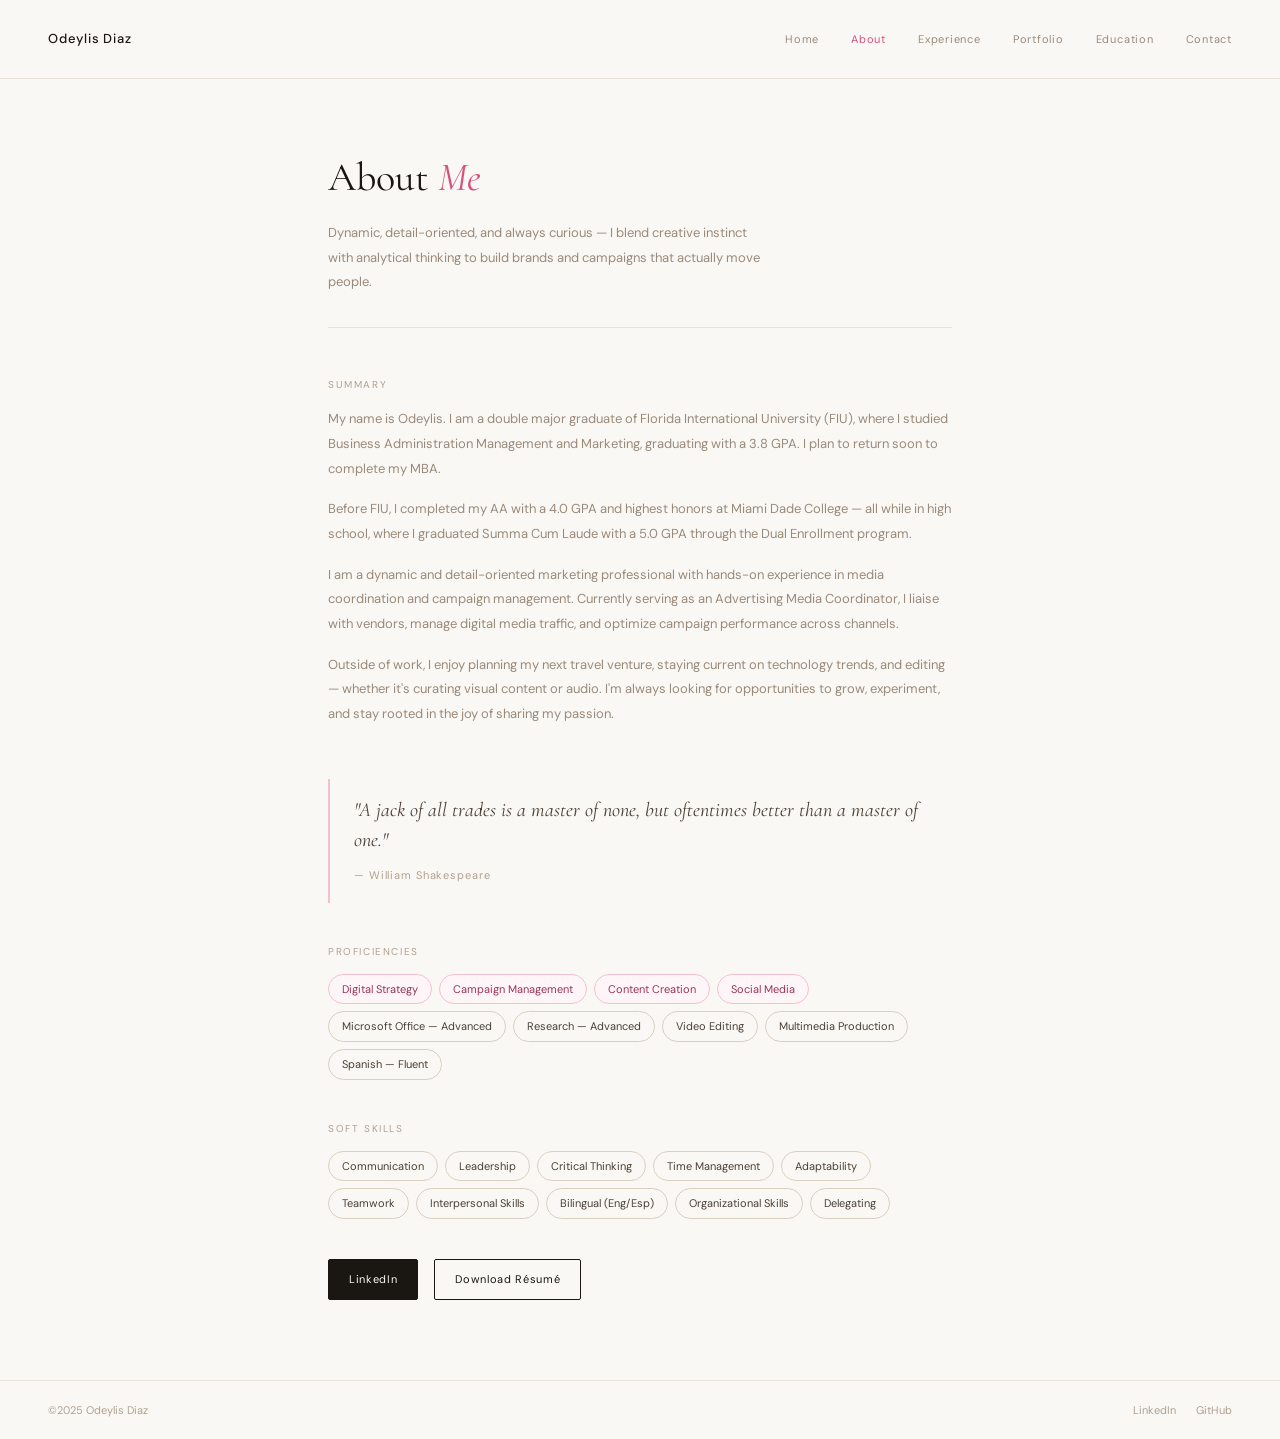
==== about.html @ 6ff1a450 "Add files via upload" ====
<!DOCTYPE html>
<html lang="en">
<head>
  <meta charset="UTF-8" />
  <meta name="viewport" content="width=device-width, initial-scale=1.0" />
  <title>About — Odeylis Diaz</title>
  <link rel="preconnect" href="https://fonts.googleapis.com">
  <link href="https://fonts.googleapis.com/css2?family=Cormorant+Garamond:ital,wght@0,400;0,500;1,400&family=DM+Sans:wght@300;400;500&display=swap" rel="stylesheet">
  <link rel="stylesheet" href="style.css" />
</head>
<body>
  <nav>
    <a href="index.html" class="nav-logo">Odeylis Diaz</a>
    <div class="nav-links">
      <a href="index.html">Home</a>
      <a href="about.html" class="active">About</a>
      <a href="experience.html">Experience</a>
      <a href="portfolio.html">Portfolio</a>
      <a href="education.html">Education</a>
      <a href="contact.html">Contact</a>
    </div>
    <button class="nav-toggle" onclick="toggleMenu()">☰</button>
  </nav>

  <main>
    <div class="page-hero">
      <h1>About <em style="font-style:italic; color: var(--pink);">Me</em></h1>
      <p>Dynamic, detail-oriented, and always curious — I blend creative instinct with analytical thinking to build brands and campaigns that actually move people.</p>
    </div>

    <div class="about-bio section-block">
      <div class="section-label">Summary</div>
      <p style="font-size:13px; color:var(--muted); line-height:1.9; margin-bottom:16px;">
        My name is Odeylis. I am a double major graduate of Florida International University (FIU), where I studied Business Administration Management and Marketing, graduating with a 3.8 GPA. I plan to return soon to complete my MBA.
      </p>
      <p style="font-size:13px; color:var(--muted); line-height:1.9; margin-bottom:16px;">
        Before FIU, I completed my AA with a 4.0 GPA and highest honors at Miami Dade College — all while in high school, where I graduated Summa Cum Laude with a 5.0 GPA through the Dual Enrollment program.
      </p>
      <p style="font-size:13px; color:var(--muted); line-height:1.9; margin-bottom:16px;">
        I am a dynamic and detail-oriented marketing professional with hands-on experience in media coordination and campaign management. Currently serving as an Advertising Media Coordinator, I liaise with vendors, manage digital media traffic, and optimize campaign performance across channels.
      </p>
      <p style="font-size:13px; color:var(--muted); line-height:1.9;">
        Outside of work, I enjoy planning my next travel venture, staying current on technology trends, and editing — whether it's curating visual content or audio. I'm always looking for opportunities to grow, experiment, and stay rooted in the joy of sharing my passion.
      </p>
    </div>

    <div class="quote-block">
      <blockquote>"A jack of all trades is a master of none, but oftentimes better than a master of one."</blockquote>
      <cite>— William Shakespeare</cite>
    </div>

    <div class="skills-block section-block">
      <div class="section-label">Proficiencies</div>
      <div class="skills-grid">
        <span class="skill-item highlight">Digital Strategy</span>
        <span class="skill-item highlight">Campaign Management</span>
        <span class="skill-item highlight">Content Creation</span>
        <span class="skill-item highlight">Social Media</span>
        <span class="skill-item">Microsoft Office — Advanced</span>
        <span class="skill-item">Research — Advanced</span>
        <span class="skill-item">Video Editing</span>
        <span class="skill-item">Multimedia Production</span>
        <span class="skill-item">Spanish — Fluent</span>
      </div>
    </div>

    <div class="skills-block section-block">
      <div class="section-label">Soft Skills</div>
      <div class="skills-grid">
        <span class="skill-item">Communication</span>
        <span class="skill-item">Leadership</span>
        <span class="skill-item">Critical Thinking</span>
        <span class="skill-item">Time Management</span>
        <span class="skill-item">Adaptability</span>
        <span class="skill-item">Teamwork</span>
        <span class="skill-item">Interpersonal Skills</span>
        <span class="skill-item">Bilingual (Eng/Esp)</span>
        <span class="skill-item">Organizational Skills</span>
        <span class="skill-item">Delegating</span>
      </div>
    </div>

    <div class="about-links">
      <a href="https://www.linkedin.com/in/odeylis/" target="_blank" class="btn btn-primary">LinkedIn</a>
      <a href="https://050dcdd2-1094-4da2-b1c5-6855cbd86295.filesusr.com/ugd/f9b8ac_37bbdda59ccf4aeaa902b8bb8719e582.pdf" target="_blank" class="btn btn-secondary">Download Résumé</a>
    </div>
  </main>

  <footer>
    <span>©2025 Odeylis Diaz</span>
    <div class="footer-links">
      <a href="https://www.linkedin.com/in/odeylis/" target="_blank">LinkedIn</a>
      <a href="https://github.com/odeylis" target="_blank">GitHub</a>
    </div>
  </footer>

  <script src="main.js"></script>
</body>
</html>
---- style.css ----
/* ── Reset & Base ── */
*, *::before, *::after { box-sizing: border-box; margin: 0; padding: 0; }

:root {
  --cream: #FAF8F4;
  --cream-mid: #F2EDE4;
  --cream-border: #E8E2D8;
  --cream-muted: #D8CFBF;
  --ink: #1A1612;
  --ink-mid: #4a3f35;
  --muted: #9A8A7A;
  --muted-light: #B0A090;
  --pink: #D4537E;
  --pink-light: #F4C0D1;
  --pink-bg: #fdf5f8;
  --pink-dark: #993556;
  --font-display: 'Cormorant Garamond', Georgia, serif;
  --font-body: 'DM Sans', sans-serif;
}

html { scroll-behavior: smooth; }

body {
  background: var(--cream);
  color: var(--ink);
  font-family: var(--font-body);
  font-size: 14px;
  line-height: 1.7;
  min-height: 100vh;
  display: flex;
  flex-direction: column;
}

a { text-decoration: none; color: inherit; }

/* ── Nav ── */
nav {
  display: flex;
  justify-content: space-between;
  align-items: center;
  padding: 28px 48px;
  border-bottom: 0.5px solid var(--cream-border);
  position: sticky;
  top: 0;
  background: var(--cream);
  z-index: 100;
}

.nav-logo {
  font-family: var(--font-body);
  font-size: 13px;
  font-weight: 500;
  letter-spacing: 0.06em;
  color: var(--ink);
}

.nav-links {
  display: flex;
  gap: 32px;
}

.nav-links a {
  font-size: 11px;
  color: var(--muted);
  letter-spacing: 0.07em;
  transition: color 0.2s;
}

.nav-links a:hover,
.nav-links a.active { color: var(--pink); }

.nav-toggle {
  display: none;
  background: none;
  border: none;
  font-size: 18px;
  cursor: pointer;
  color: var(--ink);
}

/* ── Page Layout ── */
main {
  flex: 1;
  max-width: 720px;
  margin: 0 auto;
  padding: 64px 48px 80px;
  width: 100%;
}

/* ── Hero ── */
.hero { margin-bottom: 44px; }

.hero-eyebrow {
  display: flex;
  align-items: center;
  gap: 10px;
  margin-bottom: 20px;
}

.hero-dot {
  width: 7px;
  height: 7px;
  border-radius: 50%;
  background: var(--pink);
  flex-shrink: 0;
}

.hero-eyebrow span {
  font-size: 11px;
  color: var(--pink);
  letter-spacing: 0.1em;
}

.hero-name {
  font-family: var(--font-display);
  font-size: 52px;
  font-weight: 400;
  color: var(--ink);
  line-height: 1.05;
  margin-bottom: 20px;
}

.hero-name em {
  font-style: italic;
  color: var(--pink);
}

.hero-sub {
  font-size: 13px;
  color: var(--muted);
  line-height: 1.9;
  max-width: 440px;
}

/* ── Page Hero (inner pages) ── */
.page-hero {
  margin-bottom: 48px;
  padding-bottom: 32px;
  border-bottom: 0.5px solid var(--cream-border);
}

.page-hero h1 {
  font-family: var(--font-display);
  font-size: 40px;
  font-weight: 400;
  color: var(--ink);
  margin-bottom: 10px;
}

.page-hero p {
  font-size: 13px;
  color: var(--muted);
  max-width: 440px;
  line-height: 1.9;
}

/* ── Tags ── */
.tags {
  display: flex;
  gap: 7px;
  flex-wrap: wrap;
  margin-bottom: 52px;
}

.tag {
  font-size: 11px;
  padding: 5px 13px;
  border-radius: 20px;
  color: var(--ink-mid);
  border: 0.5px solid var(--cream-muted);
  background: transparent;
  transition: border-color 0.2s;
}

.tag.pink {
  color: var(--pink-dark);
  border-color: var(--pink-light);
  background: var(--pink-bg);
}

/* ── Section Label ── */
.section-label {
  font-size: 10px;
  letter-spacing: 0.16em;
  color: var(--muted-light);
  text-transform: uppercase;
  margin-bottom: 14px;
}

/* ── Work / Experience List ── */
.section-block { margin-bottom: 52px; }

.work-list { display: flex; flex-direction: column; }

.work-item {
  display: grid;
  grid-template-columns: 1fr auto;
  align-items: center;
  padding: 20px 0;
  border-bottom: 0.5px solid var(--cream-border);
  gap: 16px;
  transition: background 0.15s;
  cursor: pointer;
}

.work-item:first-child { border-top: 0.5px solid var(--cream-border); }

.work-item:hover .work-title { color: var(--pink); }
.work-item:hover .work-arrow { color: var(--pink); }

.work-title {
  font-size: 13px;
  font-weight: 500;
  color: var(--ink);
  margin-bottom: 4px;
  transition: color 0.2s;
}

.work-type { font-size: 11px; color: var(--muted-light); }

.work-right {
  display: flex;
  flex-direction: column;
  align-items: flex-end;
  gap: 5px;
}

.work-year { font-size: 11px; color: var(--pink); }
.work-arrow { font-size: 12px; color: var(--cream-muted); transition: color 0.2s; }

/* ── Bottom Row ── */
.bottom-row {
  display: flex;
  justify-content: space-between;
  align-items: center;
}

.availability {
  display: flex;
  align-items: center;
  gap: 8px;
}

.avail-dot {
  width: 6px;
  height: 6px;
  border-radius: 50%;
  background: var(--pink);
  animation: pulse 2s infinite;
}

@keyframes pulse {
  0%, 100% { opacity: 1; }
  50% { opacity: 0.4; }
}

.availability span { font-size: 11px; color: var(--muted-light); }

.cta-link {
  font-size: 11px;
  color: var(--pink);
  letter-spacing: 0.06em;
  transition: opacity 0.2s;
}

.cta-link:hover { opacity: 0.7; }

/* ── About Page ── */
.about-grid {
  display: grid;
  grid-template-columns: 1fr 1fr;
  gap: 40px;
  margin-bottom: 48px;
}

.about-bio { grid-column: 1 / -1; }

.about-bio p {
  font-size: 13px;
  color: var(--muted);
  line-height: 1.9;
  margin-bottom: 16px;
}

.about-bio p:last-child { margin-bottom: 0; }

.skills-block { margin-bottom: 40px; }

.skills-grid {
  display: flex;
  flex-wrap: wrap;
  gap: 7px;
  margin-top: 12px;
}

.skill-item {
  font-size: 11px;
  padding: 5px 13px;
  border-radius: 20px;
  color: var(--ink-mid);
  border: 0.5px solid var(--cream-muted);
}

.skill-item.highlight {
  color: var(--pink-dark);
  border-color: var(--pink-light);
  background: var(--pink-bg);
}

.quote-block {
  border-left: 2px solid var(--pink-light);
  padding: 16px 24px;
  margin: 40px 0;
}

.quote-block blockquote {
  font-family: var(--font-display);
  font-size: 20px;
  font-style: italic;
  color: var(--ink-mid);
  line-height: 1.5;
  margin-bottom: 8px;
}

.quote-block cite {
  font-size: 11px;
  color: var(--muted-light);
  letter-spacing: 0.08em;
  font-style: normal;
}

.about-links { display: flex; gap: 16px; margin-top: 32px; }

.btn {
  font-size: 11px;
  padding: 10px 20px;
  border-radius: 2px;
  letter-spacing: 0.06em;
  transition: all 0.2s;
  cursor: pointer;
  display: inline-block;
}

.btn-primary {
  background: var(--ink);
  color: var(--cream);
  border: 1px solid var(--ink);
}

.btn-primary:hover {
  background: var(--pink);
  border-color: var(--pink);
}

.btn-secondary {
  background: transparent;
  color: var(--ink);
  border: 0.5px solid var(--ink);
}

.btn-secondary:hover {
  border-color: var(--pink);
  color: var(--pink);
}

/* ── Experience Page ── */
.exp-item {
  padding: 32px 0;
  border-bottom: 0.5px solid var(--cream-border);
}

.exp-item:first-child { border-top: 0.5px solid var(--cream-border); }

.exp-header {
  display: flex;
  justify-content: space-between;
  align-items: flex-start;
  margin-bottom: 12px;
  gap: 16px;
}

.exp-title {
  font-size: 14px;
  font-weight: 500;
  color: var(--ink);
  margin-bottom: 3px;
}

.exp-company { font-size: 12px; color: var(--pink); }

.exp-date {
  font-size: 11px;
  color: var(--muted-light);
  white-space: nowrap;
  flex-shrink: 0;
}

.exp-desc {
  font-size: 12px;
  color: var(--muted);
  line-height: 1.9;
}

.exp-desc ul { padding-left: 16px; margin-top: 8px; }
.exp-desc ul li { margin-bottom: 6px; }

/* ── Education Page ── */
.edu-item {
  padding: 28px 0;
  border-bottom: 0.5px solid var(--cream-border);
}

.edu-item:first-child { border-top: 0.5px solid var(--cream-border); }

.edu-header {
  display: flex;
  justify-content: space-between;
  align-items: flex-start;
  margin-bottom: 8px;
  gap: 16px;
}

.edu-degree {
  font-size: 14px;
  font-weight: 500;
  color: var(--ink);
  margin-bottom: 3px;
}

.edu-school { font-size: 12px; color: var(--pink); }
.edu-date { font-size: 11px; color: var(--muted-light); white-space: nowrap; flex-shrink: 0; }

.edu-details {
  font-size: 12px;
  color: var(--muted);
  line-height: 1.8;
}

.edu-certs {
  display: flex;
  flex-wrap: wrap;
  gap: 6px;
  margin-top: 10px;
}

.cert-tag {
  font-size: 10px;
  padding: 3px 10px;
  border-radius: 20px;
  color: var(--pink-dark);
  border: 0.5px solid var(--pink-light);
  background: var(--pink-bg);
}

/* ── Portfolio Page ── */
.portfolio-client { margin-bottom: 56px; }

.client-header {
  display: flex;
  justify-content: space-between;
  align-items: baseline;
  margin-bottom: 20px;
  padding-bottom: 14px;
  border-bottom: 0.5px solid var(--cream-border);
}

.client-name {
  font-family: var(--font-display);
  font-size: 28px;
  font-weight: 400;
  color: var(--ink);
}

.client-type { font-size: 11px; color: var(--muted-light); }

.portfolio-grid {
  display: grid;
  grid-template-columns: repeat(auto-fill, minmax(200px, 1fr));
  gap: 12px;
}

.portfolio-item {
  background: var(--cream-mid);
  border: 0.5px solid var(--cream-border);
  border-radius: 4px;
  overflow: hidden;
  transition: border-color 0.2s;
}

.portfolio-item:hover { border-color: var(--pink-light); }

.portfolio-img {
  width: 100%;
  aspect-ratio: 4/3;
  object-fit: cover;
  display: block;
  background: var(--cream-mid);
}

.portfolio-img-placeholder {
  width: 100%;
  aspect-ratio: 4/3;
  background: var(--cream-mid);
  display: flex;
  align-items: center;
  justify-content: center;
  font-size: 11px;
  color: var(--muted-light);
  letter-spacing: 0.06em;
}

.portfolio-caption {
  padding: 10px 12px;
}

.portfolio-caption-title {
  font-size: 12px;
  font-weight: 500;
  color: var(--ink);
  margin-bottom: 2px;
}

.portfolio-caption-type { font-size: 10px; color: var(--muted-light); }

/* Case study card */
.case-study-card {
  background: var(--cream-mid);
  border: 0.5px solid var(--cream-border);
  border-radius: 4px;
  padding: 28px;
}

.case-study-card h3 {
  font-family: var(--font-display);
  font-size: 22px;
  font-weight: 400;
  color: var(--ink);
  margin-bottom: 10px;
}

.case-study-card p {
  font-size: 12px;
  color: var(--muted);
  line-height: 1.9;
  margin-bottom: 16px;
}

.case-study-tags { display: flex; gap: 6px; flex-wrap: wrap; }

/* ── Contact Page ── */
.contact-block { max-width: 400px; }

.contact-block p {
  font-size: 13px;
  color: var(--muted);
  line-height: 1.9;
  margin-bottom: 32px;
}

.contact-email {
  display: inline-flex;
  align-items: center;
  gap: 10px;
  font-size: 13px;
  color: var(--pink);
  border-bottom: 0.5px solid var(--pink-light);
  padding-bottom: 4px;
  margin-bottom: 32px;
  transition: opacity 0.2s;
}

.contact-email:hover { opacity: 0.7; }

.contact-socials { display: flex; gap: 16px; }

.social-link {
  font-size: 11px;
  color: var(--muted);
  letter-spacing: 0.06em;
  border-bottom: 0.5px solid var(--cream-muted);
  padding-bottom: 2px;
  transition: color 0.2s, border-color 0.2s;
}

.social-link:hover { color: var(--pink); border-color: var(--pink-light); }

/* ── Footer ── */
footer {
  display: flex;
  justify-content: space-between;
  align-items: center;
  padding: 20px 48px;
  border-top: 0.5px solid var(--cream-border);
  margin-top: auto;
}

footer span { font-size: 11px; color: var(--muted-light); }

.footer-links { display: flex; gap: 20px; }

.footer-links a {
  font-size: 11px;
  color: var(--muted-light);
  transition: color 0.2s;
}

.footer-links a:hover { color: var(--pink); }

/* ── Mobile ── */
@media (max-width: 640px) {
  nav { padding: 20px 24px; }
  .nav-links { display: none; flex-direction: column; gap: 16px; position: absolute; top: 68px; left: 0; right: 0; background: var(--cream); padding: 24px; border-bottom: 0.5px solid var(--cream-border); }
  .nav-links.open { display: flex; }
  .nav-toggle { display: block; }
  main { padding: 40px 24px 60px; }
  .hero-name { font-size: 40px; }
  .about-grid { grid-template-columns: 1fr; }
  footer { padding: 20px 24px; flex-direction: column; gap: 12px; text-align: center; }
  .exp-header, .edu-header { flex-direction: column; }
  .portfolio-grid { grid-template-columns: repeat(auto-fill, minmax(150px, 1fr)); }
}

/* ── Page fade-in ── */
main { animation: fadeUp 0.4s ease both; }

@keyframes fadeUp {
  from { opacity: 0; transform: translateY(12px); }
  to   { opacity: 1; transform: translateY(0); }
}
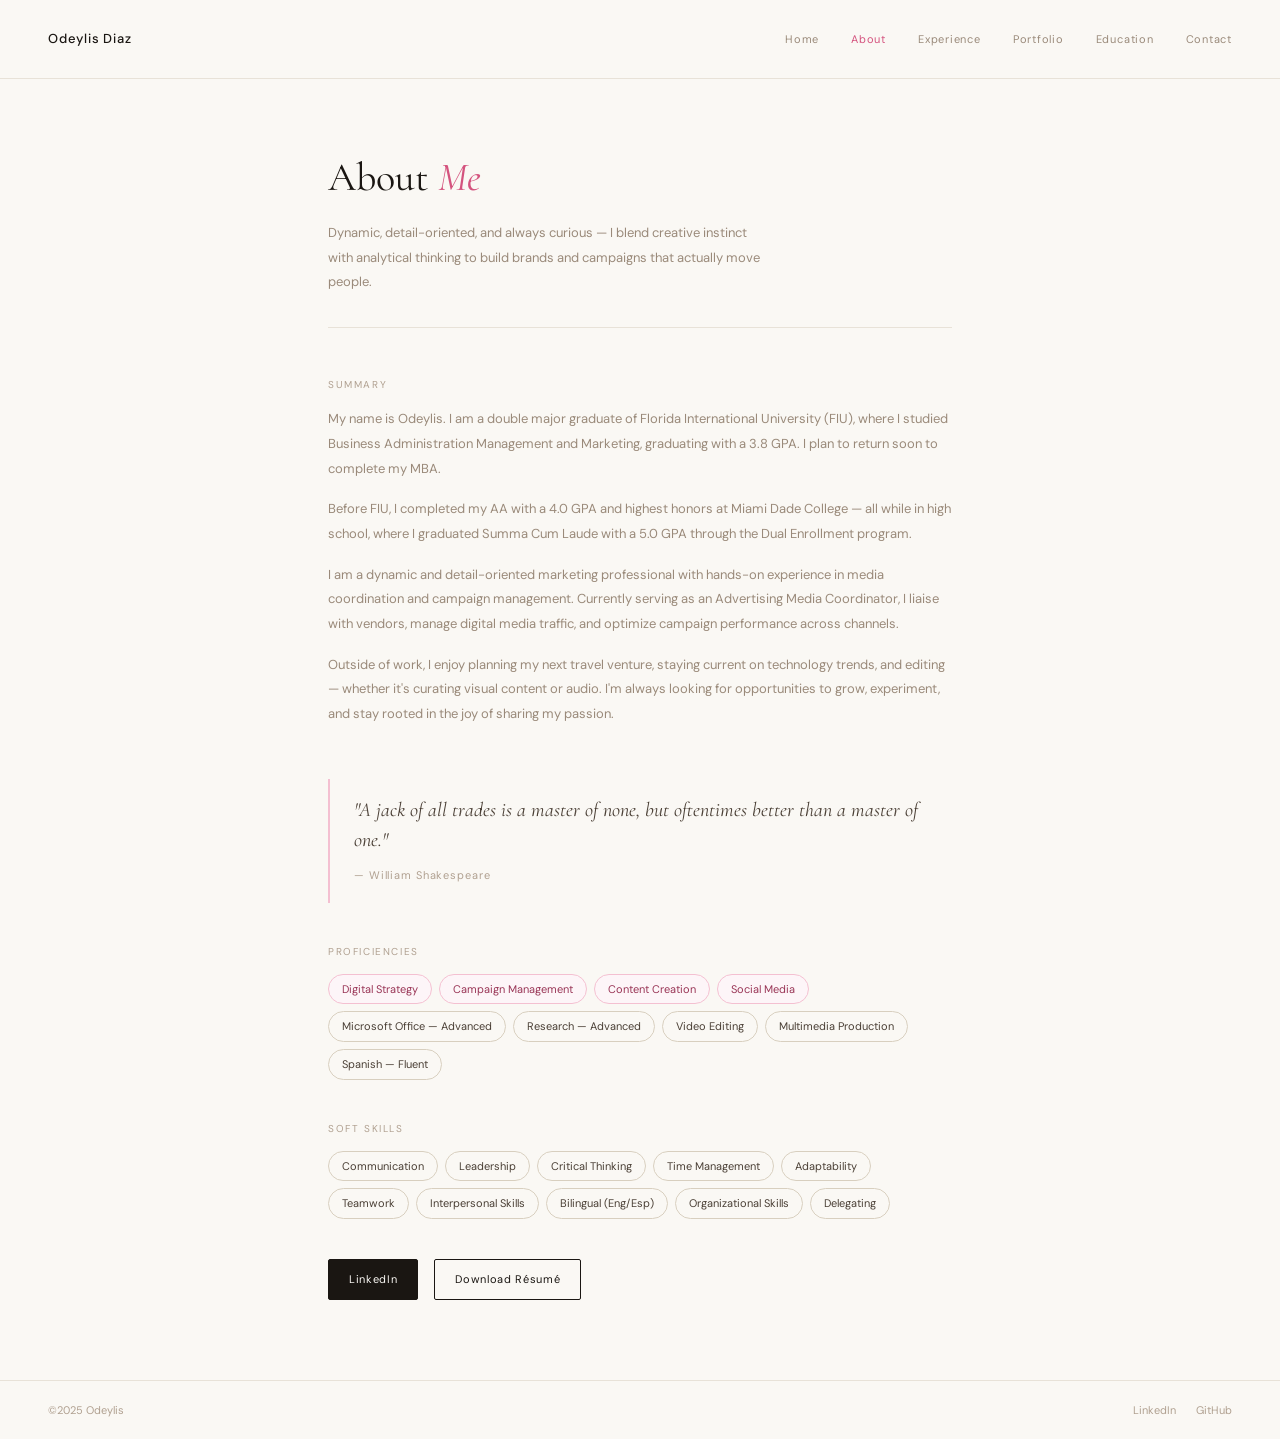
==== commit 18da22a6: "Update about.html" ====
--- a/about.html
+++ b/about.html
@@ -3,7 +3,7 @@
 <head>
   <meta charset="UTF-8" />
   <meta name="viewport" content="width=device-width, initial-scale=1.0" />
-  <title>About — Odeylis Diaz</title>
+  <title>About — Odeylis</title>
   <link rel="preconnect" href="https://fonts.googleapis.com">
   <link href="https://fonts.googleapis.com/css2?family=Cormorant+Garamond:ital,wght@0,400;0,500;1,400&family=DM+Sans:wght@300;400;500&display=swap" rel="stylesheet">
   <link rel="stylesheet" href="style.css" />
@@ -87,7 +87,7 @@
   </main>
 
   <footer>
-    <span>©2025 Odeylis Diaz</span>
+    <span>©2025 Odeylis</span>
     <div class="footer-links">
       <a href="https://www.linkedin.com/in/odeylis/" target="_blank">LinkedIn</a>
       <a href="https://github.com/odeylis" target="_blank">GitHub</a>
